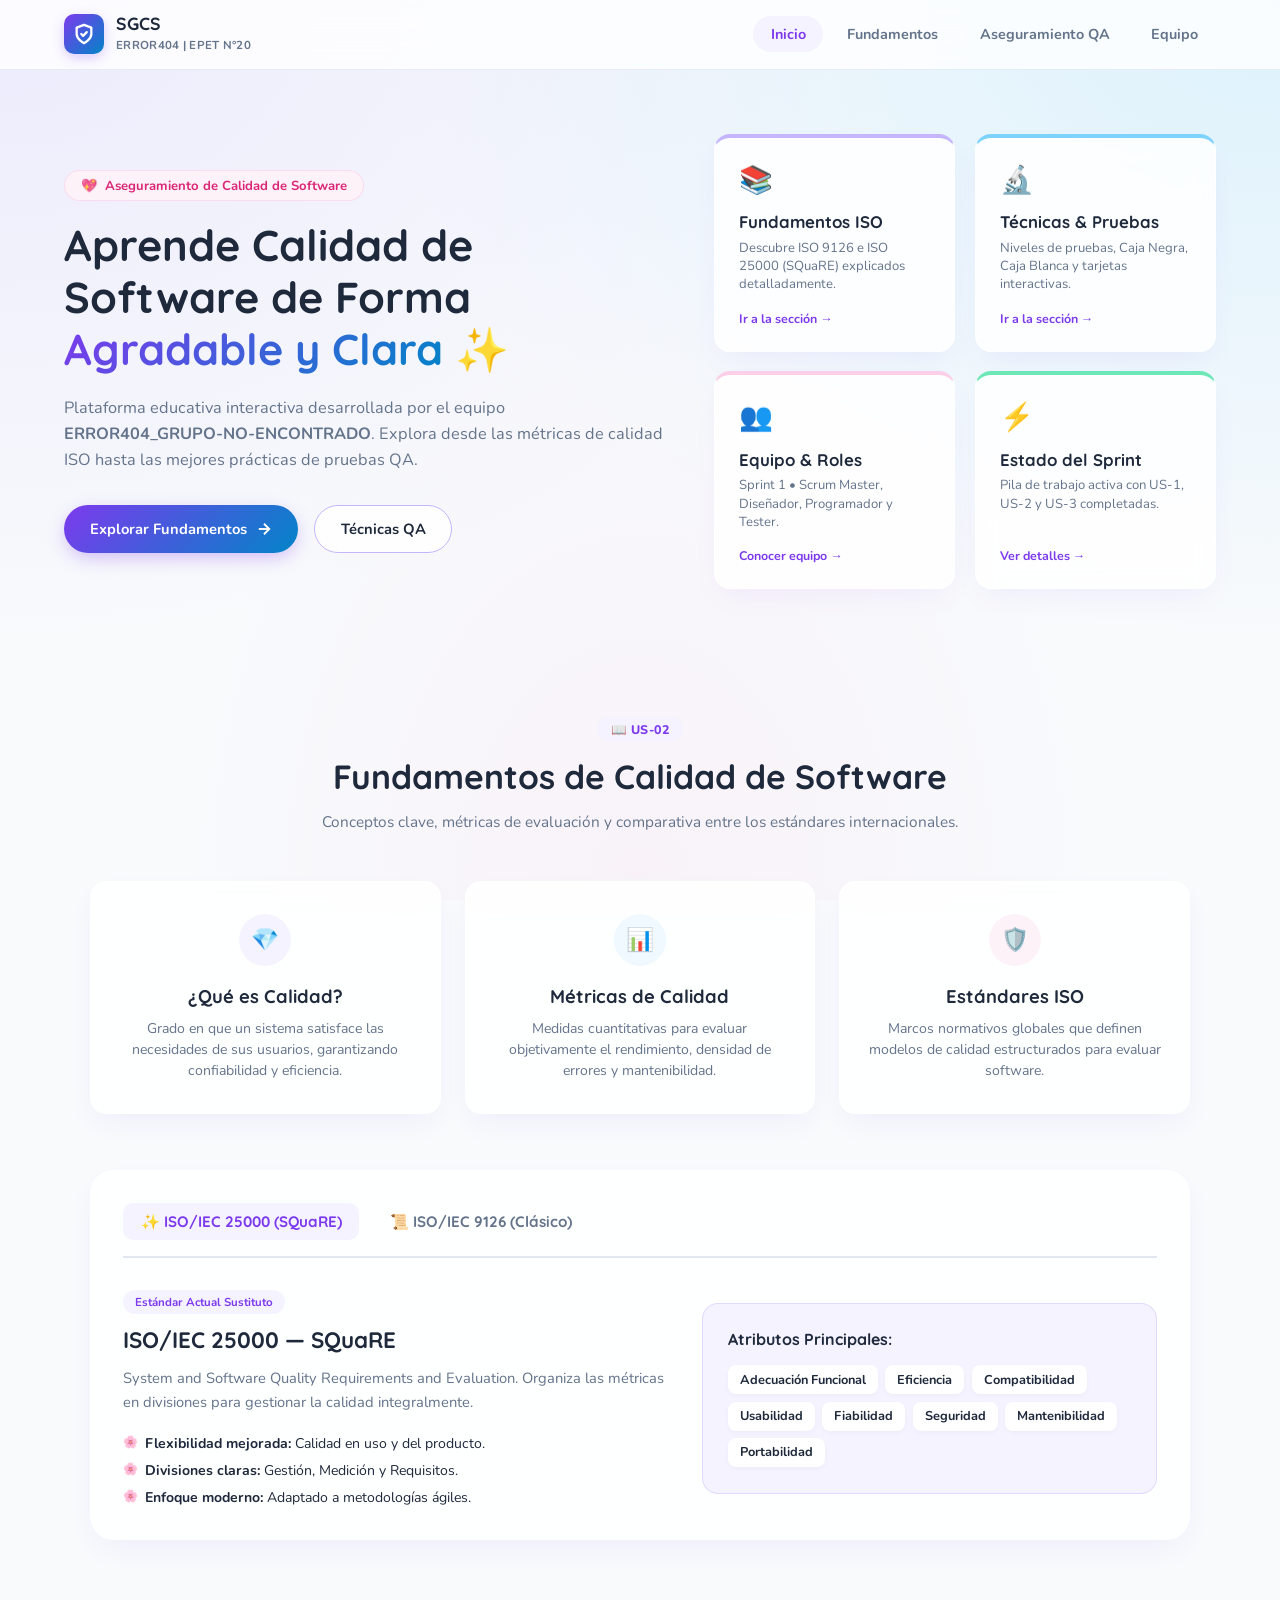
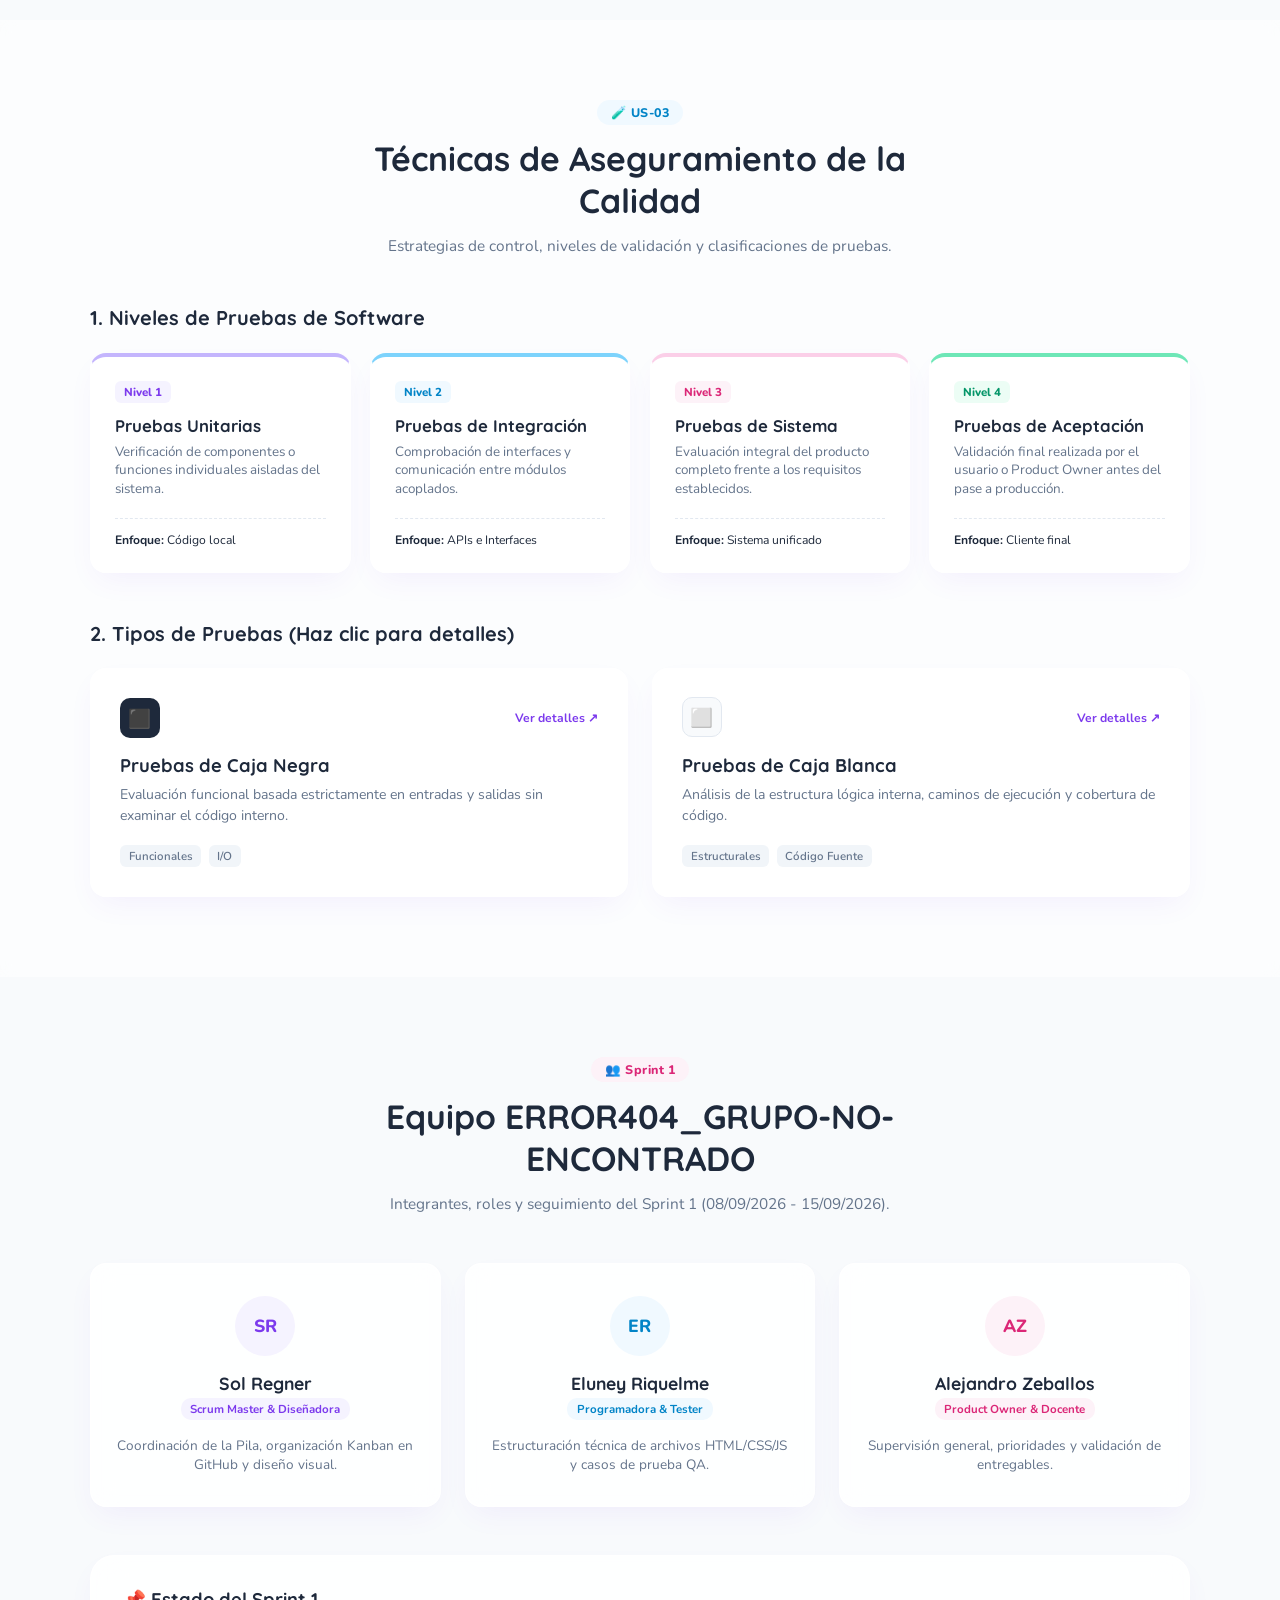
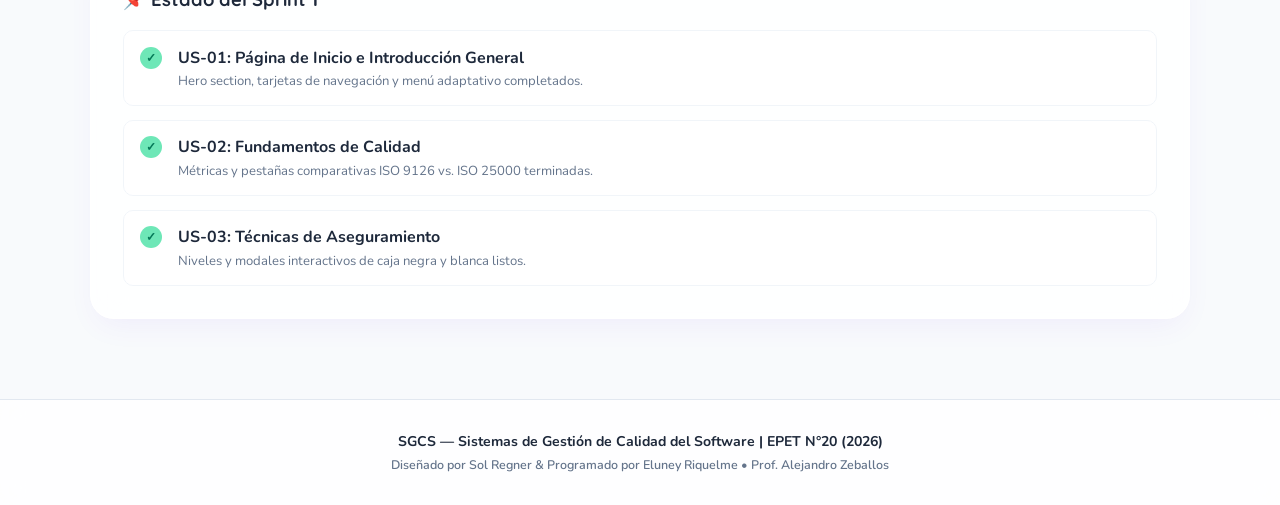
==== codigo/index.html @ 484cb96c "Add files via upload" ====
<!DOCTYPE html>
<html lang="es">
<head>
  <meta charset="UTF-8">
  <meta name="viewport" content="width=device-width, initial-scale=1.0">
  <title>SGCS - Calidad de Software | EPET N°20</title>
  <link rel="preconnect" href="https://fonts.googleapis.com">
  <link rel="preconnect" href="https://fonts.gstatic.com" crossorigin>
  <link href="https://fonts.googleapis.com/css2?family=Nunito:wght@400;600;700;800&family=Quicksand:wght@500;600;700&display=swap" rel="stylesheet">
  <link rel="stylesheet" href="styles.css">
</head>
<body>

  <header class="navbar-header" id="header">
    <div class="nav-container">
      <a href="#hero" class="brand-logo">
        <div class="logo-badge">
          <svg width="22" height="22" viewBox="0 0 24 24" fill="none" stroke="currentColor" stroke-width="2.5" stroke-linecap="round" stroke-linejoin="round">
            <path d="M12 22s8-4 8-10V5l-8-3-8 3v7c0 6 8 10 8 10z"/>
            <path d="m9 12 2 2 4-4"/>
          </svg>
        </div>
        <div class="brand-text">
          <span class="title">SGCS</span>
          <span class="subtitle">ERROR404 | EPET N°20</span>
        </div>
      </a>

      <nav class="desktop-nav">
        <ul>
          <li><a href="#hero" class="nav-link active">Inicio</a></li>
          <li><a href="#fundamentos" class="nav-link">Fundamentos</a></li>
          <li><a href="#aseguramiento" class="nav-link">Aseguramiento QA</a></li>
          <li><a href="#equipo" class="nav-link">Equipo</a></li>
        </ul>
      </nav>

      <button class="hamburger-btn" id="hamburgerBtn" aria-label="Abrir menú de navegación">
        <span class="hamburger-line"></span>
        <span class="hamburger-line"></span>
        <span class="hamburger-line"></span>
      </button>
    </div>

    <div class="mobile-nav-overlay" id="mobileNav">
      <nav class="mobile-nav-content">
        <ul>
          <li><a href="#hero" class="mobile-link">✨ Inicio</a></li>
          <li><a href="#fundamentos" class="mobile-link">📘 Fundamentos ISO</a></li>
          <li><a href="#aseguramiento" class="mobile-link">🧪 Aseguramiento QA</a></li>
          <li><a href="#equipo" class="mobile-link">👩‍💻 Equipo de Trabajo</a></li>
        </ul>
      </nav>
    </div>
  </header>

  <main>
    <section class="hero-section" id="hero">
      <div class="hero-container">
        <div class="hero-text-content">
          <div class="cute-badge">
            <span class="badge-icon">💖</span>
            <span>Aseguramiento de Calidad de Software</span>
          </div>
          <h1 class="hero-title">Aprende Calidad de Software de Forma <span>Agradable y Clara</span> ✨</h1>
          <p class="hero-description">
            Plataforma educativa interactiva desarrollada por el equipo <strong>ERROR404_GRUPO-NO-ENCONTRADO</strong>. Explora desde las métricas de calidad ISO hasta las mejores prácticas de pruebas QA.
          </p>
          <div class="hero-buttons">
            <a href="#fundamentos" class="btn btn-primary">
              <span>Explorar Fundamentos</span>
              <svg width="18" height="18" viewBox="0 0 24 24" fill="none" stroke="currentColor" stroke-width="2.5"><line x1="5" y1="12" x2="19" y2="12"></line><polyline points="12 5 19 12 12 19"></polyline></svg>
            </a>
            <a href="#aseguramiento" class="btn btn-secondary">
              <span>Técnicas QA</span>
            </a>
          </div>
        </div>

        <div class="hero-cards-grid">
          <a href="#fundamentos" class="nav-card card-purple">
            <div class="card-icon">📚</div>
            <h3>Fundamentos ISO</h3>
            <p>Descubre ISO 9126 e ISO 25000 (SQuaRE) explicados detalladamente.</p>
            <span class="card-arrow">Ir a la sección →</span>
          </a>

          <a href="#aseguramiento" class="nav-card card-blue">
            <div class="card-icon">🔬</div>
            <h3>Técnicas & Pruebas</h3>
            <p>Niveles de pruebas, Caja Negra, Caja Blanca y tarjetas interactivas.</p>
            <span class="card-arrow">Ir a la sección →</span>
          </a>

          <a href="#equipo" class="nav-card card-pink">
            <div class="card-icon">👥</div>
            <h3>Equipo & Roles</h3>
            <p>Sprint 1 • Scrum Master, Diseñador, Programador y Tester.</p>
            <span class="card-arrow">Conocer equipo →</span>
          </a>

          <a href="#sprint-info" class="nav-card card-mint">
            <div class="card-icon">⚡</div>
            <h3>Estado del Sprint</h3>
            <p>Pila de trabajo activa con US-1, US-2 y US-3 completadas.</p>
            <span class="card-arrow">Ver detalles →</span>
          </a>
        </div>
      </div>
    </section>

    <section class="section-padding" id="fundamentos">
      <div class="section-container">
        <div class="section-header">
          <div class="cute-tag font-tag-purple">
            <span>📖 US-02</span>
          </div>
          <h2 class="section-title">Fundamentos de Calidad de Software</h2>
          <p class="section-subtitle">
            Conceptos clave, métricas de evaluación y comparativa entre los estándares internacionales.
          </p>
        </div>

        <div class="concepts-grid">
          <div class="concept-card">
            <div class="concept-icon purple">💎</div>
            <h3>¿Qué es Calidad?</h3>
            <p>Grado en que un sistema satisface las necesidades de sus usuarios, garantizando confiabilidad y eficiencia.</p>
          </div>

          <div class="concept-card">
            <div class="concept-icon blue">📊</div>
            <h3>Métricas de Calidad</h3>
            <p>Medidas cuantitativas para evaluar objetivamente el rendimiento, densidad de errores y mantenibilidad.</p>
          </div>

          <div class="concept-card">
            <div class="concept-icon pink">🛡️</div>
            <h3>Estándares ISO</h3>
            <p>Marcos normativos globales que definen modelos de calidad estructurados para evaluar software.</p>
          </div>
        </div>

        <div class="tabs-wrapper">
          <div class="tabs-header" role="tablist">
            <button class="tab-btn active" id="tab-25000-btn" data-target="tab-25000" role="tab" aria-selected="true">
              ✨ ISO/IEC 25000 (SQuaRE)
            </button>
            <button class="tab-btn" id="tab-9126-btn" data-target="tab-9126" role="tab" aria-selected="false">
              📜 ISO/IEC 9126 (Clásico)
            </button>
          </div>

          <div class="tab-panel active" id="tab-25000" role="tabpanel">
            <div class="iso-content-grid">
              <div>
                <span class="badge-pill bg-purple">Estándar Actual Sustituto</span>
                <h3 class="tab-title">ISO/IEC 25000 — SQuaRE</h3>
                <p class="tab-description">
                  System and Software Quality Requirements and Evaluation. Organiza las métricas en divisiones para gestionar la calidad integralmente.
                </p>
                <ul class="cute-list">
                  <li><strong>Flexibilidad mejorada:</strong> Calidad en uso y del producto.</li>
                  <li><strong>Divisiones claras:</strong> Gestión, Medición y Requisitos.</li>
                  <li><strong>Enfoque moderno:</strong> Adaptado a metodologías ágiles.</li>
                </ul>
              </div>

              <div class="iso-box bg-box-purple">
                <h4>Atributos Principales:</h4>
                <div class="iso-tags">
                  <span class="iso-tag">Adecuación Funcional</span>
                  <span class="iso-tag">Eficiencia</span>
                  <span class="iso-tag">Compatibilidad</span>
                  <span class="iso-tag">Usabilidad</span>
                  <span class="iso-tag">Fiabilidad</span>
                  <span class="iso-tag">Seguridad</span>
                  <span class="iso-tag">Mantenibilidad</span>
                  <span class="iso-tag">Portabilidad</span>
                </div>
              </div>
            </div>
          </div>

          <div class="tab-panel" id="tab-9126" role="tabpanel">
            <div class="iso-content-grid">
              <div>
                <span class="badge-pill bg-blue">Estándar Histórico</span>
                <h3 class="tab-title">ISO/IEC 9126 — Modelo Clásico</h3>
                <p class="tab-description">
                  Estándar pionero en clasificar la calidad del software en 6 características fundamentales.
                </p>
                <ul class="cute-list">
                  <li><strong>Estructura clásica:</strong> Características internas, externas y de uso.</li>
                  <li><strong>Evaluación cuantitativa:</strong> Métricas objetivas base.</li>
                  <li><strong>Antecesor directo:</strong> Reemplazado por SQuaRE.</li>
                </ul>
              </div>

              <div class="iso-box bg-box-blue">
                <h4>6 Atributos Clásicos:</h4>
                <div class="iso-tags">
                  <span class="iso-tag">Funcionalidad</span>
                  <span class="iso-tag">Fiabilidad</span>
                  <span class="iso-tag">Usabilidad</span>
                  <span class="iso-tag">Eficiencia</span>
                  <span class="iso-tag">Mantenibilidad</span>
                  <span class="iso-tag">Portabilidad</span>
                </div>
              </div>
            </div>
          </div>
        </div>
      </div>
    </section>

    <section class="section-padding section-alt" id="aseguramiento">
      <div class="section-container">
        <div class="section-header">
          <div class="cute-tag font-tag-blue">
            <span>🧪 US-03</span>
          </div>
          <h2 class="section-title">Técnicas de Aseguramiento de la Calidad</h2>
          <p class="section-subtitle">
            Estrategias de control, niveles de validación y clasificaciones de pruebas.
          </p>
        </div>

        <h3 class="subsection-title">1. Niveles de Pruebas de Software</h3>
        <div class="levels-grid">
          <div class="level-card card-border-purple">
            <div class="level-badge purple">Nivel 1</div>
            <h4>Pruebas Unitarias</h4>
            <p>Verificación de componentes o funciones individuales aisladas del sistema.</p>
            <div class="level-footer">
              <span><strong>Enfoque:</strong> Código local</span>
            </div>
          </div>

          <div class="level-card card-border-blue">
            <div class="level-badge blue">Nivel 2</div>
            <h4>Pruebas de Integración</h4>
            <p>Comprobación de interfaces y comunicación entre módulos acoplados.</p>
            <div class="level-footer">
              <span><strong>Enfoque:</strong> APIs e Interfaces</span>
            </div>
          </div>

          <div class="level-card card-border-pink">
            <div class="level-badge pink">Nivel 3</div>
            <h4>Pruebas de Sistema</h4>
            <p>Evaluación integral del producto completo frente a los requisitos establecidos.</p>
            <div class="level-footer">
              <span><strong>Enfoque:</strong> Sistema unificado</span>
            </div>
          </div>

          <div class="level-card card-border-mint">
            <div class="level-badge mint">Nivel 4</div>
            <h4>Pruebas de Aceptación</h4>
            <p>Validación final realizada por el usuario o Product Owner antes del pase a producción.</p>
            <div class="level-footer">
              <span><strong>Enfoque:</strong> Cliente final</span>
            </div>
          </div>
        </div>

        <h3 class="subsection-title" style="margin-top: 3rem;">2. Tipos de Pruebas (Haz clic para detalles)</h3>
        <div class="flip-cards-grid">
          <div class="interactive-card" onclick="openModal('modal-caja-negra')">
            <div class="interactive-card-header">
              <div class="interactive-icon black-type">⬛</div>
              <span class="click-hint">Ver detalles ↗</span>
            </div>
            <h4>Pruebas de Caja Negra</h4>
            <p>Evaluación funcional basada estrictamente en entradas y salidas sin examinar el código interno.</p>
            <div class="interactive-tags">
              <span class="mini-tag">Funcionales</span>
              <span class="mini-tag">I/O</span>
            </div>
          </div>

          <div class="interactive-card" onclick="openModal('modal-caja-blanca')">
            <div class="interactive-card-header">
              <div class="interactive-icon white-type">⬜</div>
              <span class="click-hint">Ver detalles ↗</span>
            </div>
            <h4>Pruebas de Caja Blanca</h4>
            <p>Análisis de la estructura lógica interna, caminos de ejecución y cobertura de código.</p>
            <div class="interactive-tags">
              <span class="mini-tag">Estructurales</span>
              <span class="mini-tag">Código Fuente</span>
            </div>
          </div>
        </div>
      </div>
    </section>

    <section class="section-padding" id="equipo">
      <div class="section-container">
        <div class="section-header">
          <div class="cute-tag font-tag-pink">
            <span>👥 Sprint 1</span>
          </div>
          <h2 class="section-title">Equipo ERROR404_GRUPO-NO-ENCONTRADO</h2>
          <p class="section-subtitle">
            Integrantes, roles y seguimiento del Sprint 1 (08/09/2026 - 15/09/2026).
          </p>
        </div>

        <div class="team-grid">
          <div class="team-card">
            <div class="avatar avatar-purple">SR</div>
            <h3>Sol Regner</h3>
            <span class="role-badge role-sm">Scrum Master & Diseñadora</span>
            <p class="team-desc">Coordinación de la Pila, organización Kanban en GitHub y diseño visual.</p>
          </div>

          <div class="team-card">
            <div class="avatar avatar-blue">ER</div>
            <h3>Eluney Riquelme</h3>
            <span class="role-badge role-dev">Programadora & Tester</span>
            <p class="team-desc">Estructuración técnica de archivos HTML/CSS/JS y casos de prueba QA.</p>
          </div>

          <div class="team-card">
            <div class="avatar avatar-pink">AZ</div>
            <h3>Alejandro Zeballos</h3>
            <span class="role-badge role-po">Product Owner & Docente</span>
            <p class="team-desc">Supervisión general, prioridades y validación de entregables.</p>
          </div>
        </div>

        <div class="sprint-summary-box" id="sprint-info">
          <h3>📌 Estado del Sprint 1</h3>
          <div class="us-status-list">
            <div class="us-status-item">
              <span class="status-icon done">✓</span>
              <div>
                <strong>US-01: Página de Inicio e Introducción General</strong>
                <p>Hero section, tarjetas de navegación y menú adaptativo completados.</p>
              </div>
            </div>

            <div class="us-status-item">
              <span class="status-icon done">✓</span>
              <div>
                <strong>US-02: Fundamentos de Calidad</strong>
                <p>Métricas y pestañas comparativas ISO 9126 vs. ISO 25000 terminadas.</p>
              </div>
            </div>

            <div class="us-status-item">
              <span class="status-icon done">✓</span>
              <div>
                <strong>US-03: Técnicas de Aseguramiento</strong>
                <p>Niveles y modales interactivos de caja negra y blanca listos.</p>
              </div>
            </div>
          </div>
        </div>
      </div>
    </section>
  </main>

  <div class="modal-backdrop" id="modal-caja-negra" onclick="closeModalOnBackdrop(event, 'modal-caja-negra')">
    <div class="modal-card">
      <div class="modal-header">
        <h3>⬛ Pruebas de Caja Negra</h3>
        <button class="modal-close-btn" onclick="closeModal('modal-caja-negra')">&times;</button>
      </div>
      <div class="modal-body">
        <p><strong>Descripción:</strong> Se centra exclusivamente en las entradas y salidas del sistema, evaluando la funcionalidad sin inspeccionar código interno.</p>
        <p><strong>Técnicas principales:</strong></p>
        <ul class="cute-list">
          <li>Partición de equivalencia.</li>
          <li>Análisis de valores límite.</li>
          <li>Tablas de decisión.</li>
        </ul>
        <p><strong>Ventaja:</strong> Valida el software desde la perspectiva directa del usuario final.</p>
      </div>
      <div class="modal-footer">
        <button class="btn btn-secondary" onclick="closeModal('modal-caja-negra')">Cerrar</button>
      </div>
    </div>
  </div>

  <div class="modal-backdrop" id="modal-caja-blanca" onclick="closeModalOnBackdrop(event, 'modal-caja-blanca')">
    <div class="modal-card">
      <div class="modal-header">
        <h3>⬜ Pruebas de Caja Blanca</h3>
        <button class="modal-close-btn" onclick="closeModal('modal-caja-blanca')">&times;</button>
      </div>
      <div class="modal-body">
        <p><strong>Descripción:</strong> Análisis de la estructura interna del código fuente, flujos lógicos y condicionales.</p>
        <p><strong>Técnicas principales:</strong></p>
        <ul class="cute-list">
          <li>Cobertura de ramas y sentencias.</li>
          <li>Caminos lógicos múltiples.</li>
          <li>Inspección de datos.</li>
        </ul>
        <p><strong>Ventaja:</strong> Detecta fallos lógicos ocultos y optimiza la calidad interna.</p>
      </div>
      <div class="modal-footer">
        <button class="btn btn-secondary" onclick="closeModal('modal-caja-blanca')">Cerrar</button>
      </div>
    </div>
  </div>

  <footer class="main-footer">
    <div class="footer-container">
      <p>SGCS — Sistemas de Gestión de Calidad del Software | EPET N°20 (2026)</p>
      <p class="footer-subtext">Diseñado por Sol Regner & Programado por Eluney Riquelme • Prof. Alejandro Zeballos</p>
    </div>
  </footer>

  <script src="script.js"></script>
</body>
</html>
---- codigo/styles.css ----
:root {
  --purple-soft: #c4b5fd;
  --purple-light: #f5f3ff;
  --purple-accent: #7c3aed;
  
  --blue-soft: #7dd3fc;
  --blue-light: #f0f9ff;
  --blue-accent: #0284c7;
  
  --pink-soft: #fbcfe8;
  --pink-light: #fdf2f8;
  --pink-accent: #db2777;
  
  --mint-soft: #6ee7b7;
  --mint-light: #ecfdf5;
  --mint-accent: #059669;

  --text-dark: #1e293b;
  --text-muted: #64748b;
  
  --glass-bg: rgba(255, 255, 255, 0.85);
  --glass-border: rgba(255, 255, 255, 0.95);
  --card-shadow: 0 12px 30px -8px rgba(124, 58, 237, 0.08);
  
  --radius-lg: 24px;
  --radius-md: 16px;
  --radius-sm: 10px;
  
  --transition-smooth: all 0.25s cubic-bezier(0.4, 0, 0.2, 1);
}

* {
  margin: 0;
  padding: 0;
  box-sizing: border-box;
}

html {
  scroll-behavior: smooth;
  font-family: 'Nunito', sans-serif;
  color: var(--text-dark);
  background-color: #f8fafc;
}

body {
  position: relative;
  background-image: 
    radial-gradient(at 0% 0%, rgba(196, 181, 253, 0.22) 0px, transparent 50%),
    radial-gradient(at 100% 0%, rgba(125, 211, 252, 0.22) 0px, transparent 50%),
    radial-gradient(at 50% 100%, rgba(251, 207, 232, 0.18) 0px, transparent 50%);
  background-attachment: fixed;
  min-height: 100vh;
}

a {
  text-decoration: none;
  color: inherit;
}

.navbar-header {
  position: sticky;
  top: 0;
  z-index: 100;
  backdrop-filter: blur(16px);
  -webkit-backdrop-filter: blur(16px);
  background: rgba(255, 255, 255, 0.8);
  border-bottom: 1px solid rgba(226, 232, 240, 0.8);
  transition: var(--transition-smooth);
}

.nav-container {
  max-width: 1200px;
  margin: 0 auto;
  padding: 0.85rem 1.5rem;
  display: flex;
  justify-content: space-between;
  align-items: center;
}

.brand-logo {
  display: flex;
  align-items: center;
  gap: 0.75rem;
}

.logo-badge {
  width: 40px;
  height: 40px;
  background: linear-gradient(135deg, var(--purple-accent), var(--blue-accent));
  color: white;
  border-radius: var(--radius-sm);
  display: flex;
  align-items: center;
  justify-content: center;
  box-shadow: 0 4px 12px rgba(124, 58, 237, 0.25);
}

.brand-text .title {
  display: block;
  font-family: 'Quicksand', sans-serif;
  font-weight: 700;
  font-size: 1.1rem;
  color: var(--text-dark);
  line-height: 1.1;
}

.brand-text .subtitle {
  font-size: 0.72rem;
  color: var(--text-muted);
  font-weight: 700;
  letter-spacing: 0.3px;
}

.desktop-nav ul {
  display: flex;
  list-style: none;
  gap: 0.4rem;
}

.nav-link {
  padding: 0.5rem 1.1rem;
  border-radius: 20px;
  font-weight: 700;
  font-size: 0.9rem;
  color: var(--text-muted);
  transition: var(--transition-smooth);
}

.nav-link:hover {
  color: var(--purple-accent);
  background-color: var(--purple-light);
}

.nav-link.active {
  color: var(--purple-accent);
  background-color: var(--purple-light);
}

.hamburger-btn {
  display: none;
  flex-direction: column;
  gap: 5px;
  background: transparent;
  border: none;
  cursor: pointer;
  padding: 0.5rem;
}

.hamburger-line {
  width: 24px;
  height: 2.5px;
  background-color: var(--text-dark);
  border-radius: 2px;
  transition: var(--transition-smooth);
}

.hamburger-btn.open .hamburger-line:nth-child(1) {
  transform: translateY(7.5px) rotate(45deg);
}

.hamburger-btn.open .hamburger-line:nth-child(2) {
  opacity: 0;
}

.hamburger-btn.open .hamburger-line:nth-child(3) {
  transform: translateY(-7.5px) rotate(-45deg);
}

.mobile-nav-overlay {
  display: none;
  position: absolute;
  top: 100%;
  left: 0;
  width: 100%;
  background: rgba(255, 255, 255, 0.98);
  backdrop-filter: blur(16px);
  border-bottom: 1px solid #e2e8f0;
  padding: 1.5rem;
  box-shadow: 0 15px 30px rgba(0, 0, 0, 0.05);
}

.mobile-nav-overlay.active {
  display: block;
}

.mobile-nav-content ul {
  list-style: none;
  display: flex;
  flex-direction: column;
  gap: 0.8rem;
}

.mobile-link {
  display: block;
  font-weight: 700;
  padding: 0.75rem 1rem;
  border-radius: var(--radius-sm);
  background: var(--purple-light);
  color: var(--text-dark);
}

.hero-section {
  padding: 4rem 1.5rem 3rem;
  max-width: 1200px;
  margin: 0 auto;
}

.hero-container {
  display: grid;
  grid-template-columns: 1.2fr 1fr;
  gap: 3rem;
  align-items: center;
}

.cute-badge {
  display: inline-flex;
  align-items: center;
  gap: 0.5rem;
  background-color: var(--pink-light);
  color: var(--pink-accent);
  padding: 0.35rem 1rem;
  border-radius: 30px;
  font-size: 0.82rem;
  font-weight: 700;
  margin-bottom: 1.2rem;
  border: 1px solid rgba(251, 207, 232, 0.6);
}

.hero-title {
  font-family: 'Quicksand', sans-serif;
  font-size: 2.7rem;
  font-weight: 700;
  line-height: 1.2;
  margin-bottom: 1.2rem;
}

.hero-title span {
  background: linear-gradient(135deg, var(--purple-accent), var(--blue-accent));
  -webkit-background-clip: text;
  -webkit-text-fill-color: transparent;
}

.hero-description {
  font-size: 1.02rem;
  color: var(--text-muted);
  line-height: 1.6;
  margin-bottom: 2rem;
}

.hero-buttons {
  display: flex;
  gap: 1rem;
  flex-wrap: wrap;
}

.btn {
  display: inline-flex;
  align-items: center;
  gap: 0.5rem;
  padding: 0.8rem 1.6rem;
  border-radius: 30px;
  font-weight: 700;
  font-size: 0.92rem;
  cursor: pointer;
  transition: var(--transition-smooth);
  border: none;
}

.btn-primary {
  background: linear-gradient(135deg, var(--purple-accent), var(--blue-accent));
  color: white;
  box-shadow: 0 6px 20px -4px rgba(124, 58, 237, 0.4);
}

.btn-primary:hover {
  transform: translateY(-2px);
  box-shadow: 0 10px 22px -4px rgba(124, 58, 237, 0.6);
}

.btn-secondary {
  background: var(--glass-bg);
  color: var(--text-dark);
  border: 1px solid var(--purple-soft);
  backdrop-filter: blur(8px);
}

.btn-secondary:hover {
  background: var(--purple-light);
  transform: translateY(-2px);
}

.hero-cards-grid {
  display: grid;
  grid-template-columns: 1fr 1fr;
  gap: 1.2rem;
}

.nav-card {
  background: var(--glass-bg);
  backdrop-filter: blur(12px);
  border-radius: var(--radius-md);
  padding: 1.5rem;
  border: 1px solid var(--glass-border);
  box-shadow: var(--card-shadow);
  transition: var(--transition-smooth);
  display: flex;
  flex-direction: column;
}

.nav-card:hover {
  transform: translateY(-4px);
  box-shadow: 0 18px 35px -8px rgba(124, 58, 237, 0.15);
  background: white;
}

.card-icon {
  font-size: 1.7rem;
  margin-bottom: 0.8rem;
}

.nav-card h3 {
  font-family: 'Quicksand', sans-serif;
  font-size: 1.05rem;
  margin-bottom: 0.4rem;
}

.nav-card p {
  font-size: 0.82rem;
  color: var(--text-muted);
  line-height: 1.4;
  margin-bottom: 1rem;
  flex-grow: 1;
}

.card-arrow {
  font-size: 0.78rem;
  font-weight: 700;
  color: var(--purple-accent);
}

.card-purple { border-top: 4px solid var(--purple-soft); }
.card-blue { border-top: 4px solid var(--blue-soft); }
.card-pink { border-top: 4px solid var(--pink-soft); }
.card-mint { border-top: 4px solid var(--mint-soft); }

.section-padding {
  padding: 5rem 1.5rem;
}

.section-alt {
  background: rgba(255, 255, 255, 0.5);
  backdrop-filter: blur(8px);
}

.section-container {
  max-width: 1100px;
  margin: 0 auto;
}

.section-header {
  text-align: center;
  max-width: 650px;
  margin: 0 auto 3rem;
}

.cute-tag {
  display: inline-block;
  padding: 0.25rem 0.85rem;
  border-radius: 20px;
  font-size: 0.78rem;
  font-weight: 800;
  letter-spacing: 0.5px;
  margin-bottom: 0.8rem;
}

.font-tag-purple { background: var(--purple-light); color: var(--purple-accent); }
.font-tag-blue { background: var(--blue-light); color: var(--blue-accent); }
.font-tag-pink { background: var(--pink-light); color: var(--pink-accent); }

.section-title {
  font-family: 'Quicksand', sans-serif;
  font-size: 2.1rem;
  margin-bottom: 0.8rem;
  font-weight: 700;
}

.section-subtitle {
  color: var(--text-muted);
  font-size: 0.96rem;
  line-height: 1.5;
}

.concepts-grid {
  display: grid;
  grid-template-columns: repeat(auto-fit, minmax(280px, 1fr));
  gap: 1.5rem;
  margin-bottom: 3.5rem;
}

.concept-card {
  background: var(--glass-bg);
  backdrop-filter: blur(12px);
  padding: 2rem 1.5rem;
  border-radius: var(--radius-md);
  border: 1px solid var(--glass-border);
  box-shadow: var(--card-shadow);
  text-align: center;
}

.concept-icon {
  width: 52px;
  height: 52px;
  border-radius: 50%;
  display: flex;
  align-items: center;
  justify-content: center;
  margin: 0 auto 1.2rem;
  font-size: 1.4rem;
}

.concept-icon.purple { background: var(--purple-light); }
.concept-icon.blue { background: var(--blue-light); }
.concept-icon.pink { background: var(--pink-light); }

.concept-card h3 {
  font-family: 'Quicksand', sans-serif;
  margin-bottom: 0.6rem;
  font-size: 1.15rem;
}

.concept-card p {
  font-size: 0.88rem;
  color: var(--text-muted);
  line-height: 1.5;
}

.tabs-wrapper {
  background: var(--glass-bg);
  backdrop-filter: blur(16px);
  border-radius: var(--radius-lg);
  padding: 2rem;
  border: 1px solid var(--glass-border);
  box-shadow: var(--card-shadow);
}

.tabs-header {
  display: flex;
  gap: 0.8rem;
  border-bottom: 2px solid #e2e8f0;
  padding-bottom: 1rem;
  margin-bottom: 2rem;
}

.tab-btn {
  background: transparent;
  border: none;
  font-family: 'Quicksand', sans-serif;
  font-size: 0.95rem;
  font-weight: 700;
  color: var(--text-muted);
  padding: 0.55rem 1.1rem;
  border-radius: var(--radius-sm);
  cursor: pointer;
  transition: var(--transition-smooth);
}

.tab-btn.active {
  background: var(--purple-light);
  color: var(--purple-accent);
}

.tab-panel {
  display: none;
}

.tab-panel.active {
  display: block;
  animation: fadeIn 0.35s ease;
}

@keyframes fadeIn {
  from { opacity: 0; transform: translateY(6px); }
  to { opacity: 1; transform: translateY(0); }
}

.iso-content-grid {
  display: grid;
  grid-template-columns: 1.2fr 1fr;
  gap: 2rem;
  align-items: center;
}

.badge-pill {
  display: inline-block;
  padding: 0.25rem 0.75rem;
  border-radius: 12px;
  font-size: 0.72rem;
  font-weight: 700;
  margin-bottom: 0.8rem;
}

.bg-purple { background: var(--purple-light); color: var(--purple-accent); }
.bg-blue { background: var(--blue-light); color: var(--blue-accent); }

.tab-title {
  font-family: 'Quicksand', sans-serif;
  font-size: 1.4rem;
  margin-bottom: 0.8rem;
}

.tab-description {
  color: var(--text-muted);
  line-height: 1.6;
  margin-bottom: 1.2rem;
  font-size: 0.92rem;
}

.cute-list {
  list-style: none;
  display: flex;
  flex-direction: column;
  gap: 0.5rem;
}

.cute-list li {
  position: relative;
  padding-left: 1.4rem;
  font-size: 0.88rem;
  color: var(--text-dark);
}

.cute-list li::before {
  content: '🌸';
  position: absolute;
  left: 0;
  font-size: 0.75rem;
}

.iso-box {
  padding: 1.6rem;
  border-radius: var(--radius-md);
}

.bg-box-purple { background: var(--purple-light); border: 1px solid rgba(196, 181, 253, 0.4); }
.bg-box-blue { background: var(--blue-light); border: 1px solid rgba(125, 211, 252, 0.4); }

.iso-box h4 {
  font-family: 'Quicksand', sans-serif;
  margin-bottom: 1rem;
  font-size: 1rem;
}

.iso-tags {
  display: flex;
  flex-wrap: wrap;
  gap: 0.45rem;
}

.iso-tag {
  background: white;
  padding: 0.35rem 0.75rem;
  border-radius: 8px;
  font-size: 0.8rem;
  font-weight: 700;
  color: var(--text-dark);
  box-shadow: 0 2px 5px rgba(0, 0, 0, 0.03);
}

.subsection-title {
  font-family: 'Quicksand', sans-serif;
  font-size: 1.25rem;
  margin-bottom: 1.4rem;
  color: var(--text-dark);
}

.levels-grid {
  display: grid;
  grid-template-columns: repeat(auto-fit, minmax(220px, 1fr));
  gap: 1.2rem;
}

.level-card {
  background: var(--glass-bg);
  backdrop-filter: blur(12px);
  padding: 1.5rem;
  border-radius: var(--radius-md);
  box-shadow: var(--card-shadow);
  display: flex;
  flex-direction: column;
  justify-content: space-between;
  border: 1px solid var(--glass-border);
}

.card-border-purple { border-top: 4px solid var(--purple-soft); }
.card-border-blue { border-top: 4px solid var(--blue-soft); }
.card-border-pink { border-top: 4px solid var(--pink-soft); }
.card-border-mint { border-top: 4px solid var(--mint-soft); }

.level-badge {
  display: inline-block;
  padding: 0.18rem 0.55rem;
  border-radius: 6px;
  font-size: 0.72rem;
  font-weight: 800;
  margin-bottom: 0.8rem;
  width: fit-content;
}

.level-badge.purple { background: var(--purple-light); color: var(--purple-accent); }
.level-badge.blue { background: var(--blue-light); color: var(--blue-accent); }
.level-badge.pink { background: var(--pink-light); color: var(--pink-accent); }
.level-badge.mint { background: var(--mint-light); color: var(--mint-accent); }

.level-card h4 {
  font-family: 'Quicksand', sans-serif;
  margin-bottom: 0.4rem;
  font-size: 1.05rem;
}

.level-card p {
  font-size: 0.84rem;
  color: var(--text-muted);
  line-height: 1.4;
  margin-bottom: 1.2rem;
}

.level-footer {
  font-size: 0.76rem;
  color: var(--text-dark);
  padding-top: 0.8rem;
  border-top: 1px dashed #e2e8f0;
}

.flip-cards-grid {
  display: grid;
  grid-template-columns: 1fr 1fr;
  gap: 1.5rem;
}

.interactive-card {
  background: var(--glass-bg);
  backdrop-filter: blur(12px);
  padding: 1.8rem;
  border-radius: var(--radius-md);
  border: 1px solid var(--glass-border);
  box-shadow: var(--card-shadow);
  cursor: pointer;
  transition: var(--transition-smooth);
}

.interactive-card:hover {
  transform: translateY(-4px);
  border-color: var(--purple-soft);
  background: white;
}

.interactive-card-header {
  display: flex;
  justify-content: space-between;
  align-items: center;
  margin-bottom: 1rem;
}

.interactive-icon {
  width: 40px;
  height: 40px;
  border-radius: 10px;
  display: flex;
  align-items: center;
  justify-content: center;
  font-size: 1.15rem;
}

.black-type { background: #1e293b; color: white; }
.white-type { background: #f8fafc; color: var(--text-dark); border: 1px solid #e2e8f0; }

.click-hint {
  font-size: 0.76rem;
  font-weight: 700;
  color: var(--purple-accent);
}

.interactive-card h4 {
  font-family: 'Quicksand', sans-serif;
  font-size: 1.15rem;
  margin-bottom: 0.4rem;
}

.interactive-card p {
  font-size: 0.88rem;
  color: var(--text-muted);
  line-height: 1.5;
  margin-bottom: 1.2rem;
}

.interactive-tags {
  display: flex;
  gap: 0.45rem;
}

.mini-tag {
  background: #f1f5f9;
  padding: 0.2rem 0.55rem;
  border-radius: 6px;
  font-size: 0.72rem;
  font-weight: 600;
  color: var(--text-muted);
}

.team-grid {
  display: grid;
  grid-template-columns: repeat(auto-fit, minmax(280px, 1fr));
  gap: 1.5rem;
  margin-bottom: 3rem;
}

.team-card {
  background: var(--glass-bg);
  backdrop-filter: blur(12px);
  padding: 2rem 1.5rem;
  border-radius: var(--radius-md);
  text-align: center;
  box-shadow: var(--card-shadow);
  border: 1px solid var(--glass-border);
}

.avatar {
  width: 60px;
  height: 60px;
  border-radius: 50%;
  display: flex;
  align-items: center;
  justify-content: center;
  font-weight: 800;
  font-size: 1.1rem;
  margin: 0 auto 1rem;
}

.avatar-purple { background: var(--purple-light); color: var(--purple-accent); }
.avatar-blue { background: var(--blue-light); color: var(--blue-accent); }
.avatar-pink { background: var(--pink-light); color: var(--pink-accent); }

.team-card h3 {
  font-family: 'Quicksand', sans-serif;
  margin-bottom: 0.2rem;
  font-size: 1.1rem;
}

.role-badge {
  display: inline-block;
  font-size: 0.72rem;
  font-weight: 700;
  padding: 0.2rem 0.6rem;
  border-radius: 10px;
  margin-bottom: 1rem;
}

.role-sm { background: var(--purple-light); color: var(--purple-accent); }
.role-dev { background: var(--blue-light); color: var(--blue-accent); }
.role-po { background: var(--pink-light); color: var(--pink-accent); }

.team-desc {
  font-size: 0.85rem;
  color: var(--text-muted);
  line-height: 1.4;
}

.sprint-summary-box {
  background: var(--glass-bg);
  backdrop-filter: blur(16px);
  padding: 2rem;
  border-radius: var(--radius-lg);
  box-shadow: var(--card-shadow);
  border: 1px solid var(--glass-border);
}

.sprint-summary-box h3 {
  font-family: 'Quicksand', sans-serif;
  margin-bottom: 1.2rem;
  font-size: 1.15rem;
}

.us-status-list {
  display: flex;
  flex-direction: column;
  gap: 0.9rem;
}

.us-status-item {
  display: flex;
  gap: 1rem;
  align-items: flex-start;
  background: rgba(255, 255, 255, 0.85);
  padding: 0.95rem 1rem;
  border-radius: var(--radius-sm);
  border: 1px solid #f1f5f9;
}

.status-icon.done {
  width: 22px;
  height: 22px;
  border-radius: 50%;
  background: var(--mint-soft);
  color: #047857;
  display: flex;
  align-items: center;
  justify-content: center;
  font-size: 0.75rem;
  font-weight: 800;
  flex-shrink: 0;
}

.us-status-item p {
  font-size: 0.82rem;
  color: var(--text-muted);
  margin-top: 0.2rem;
}

.modal-backdrop {
  position: fixed;
  top: 0;
  left: 0;
  width: 100%;
  height: 100%;
  background: rgba(30, 41, 59, 0.4);
  backdrop-filter: blur(8px);
  display: flex;
  align-items: center;
  justify-content: center;
  z-index: 200;
  opacity: 0;
  pointer-events: none;
  transition: var(--transition-smooth);
  padding: 1.5rem;
}

.modal-backdrop.active {
  opacity: 1;
  pointer-events: auto;
}

.modal-card {
  background: white;
  border-radius: var(--radius-lg);
  max-width: 480px;
  width: 100%;
  padding: 2rem;
  box-shadow: 0 20px 40px rgba(0, 0, 0, 0.12);
  transform: translateY(15px);
  transition: var(--transition-smooth);
}

.modal-backdrop.active .modal-card {
  transform: translateY(0);
}

.modal-header {
  display: flex;
  justify-content: space-between;
  align-items: center;
  margin-bottom: 1.2rem;
}

.modal-header h3 {
  font-family: 'Quicksand', sans-serif;
  font-size: 1.2rem;
}

.modal-close-btn {
  background: transparent;
  border: none;
  font-size: 1.4rem;
  cursor: pointer;
  color: var(--text-muted);
}

.modal-body {
  font-size: 0.9rem;
  color: var(--text-muted);
  line-height: 1.6;
  display: flex;
  flex-direction: column;
  gap: 0.8rem;
}

.modal-footer {
  margin-top: 1.5rem;
  text-align: right;
}

.main-footer {
  background: rgba(255, 255, 255, 0.8);
  backdrop-filter: blur(12px);
  border-top: 1px solid #e2e8f0;
  padding: 2rem 1.5rem;
  text-align: center;
}

.footer-container p {
  font-size: 0.88rem;
  font-weight: 700;
  color: var(--text-dark);
}

.footer-subtext {
  font-size: 0.78rem !important;
  color: var(--text-muted) !important;
  font-weight: 600 !important;
  margin-top: 0.3rem;
}

@media (max-width: 900px) {
  .hero-container {
    grid-template-columns: 1fr;
  }
  
  .iso-content-grid {
    grid-template-columns: 1fr;
  }
}

@media (max-width: 768px) {
  .desktop-nav {
    display: none;
  }

  .hamburger-btn {
    display: flex;
  }

  .hero-title {
    font-size: 2.2rem;
  }

  .hero-cards-grid {
    grid-template-columns: 1fr;
  }

  .flip-cards-grid {
    grid-template-columns: 1fr;
  }
}
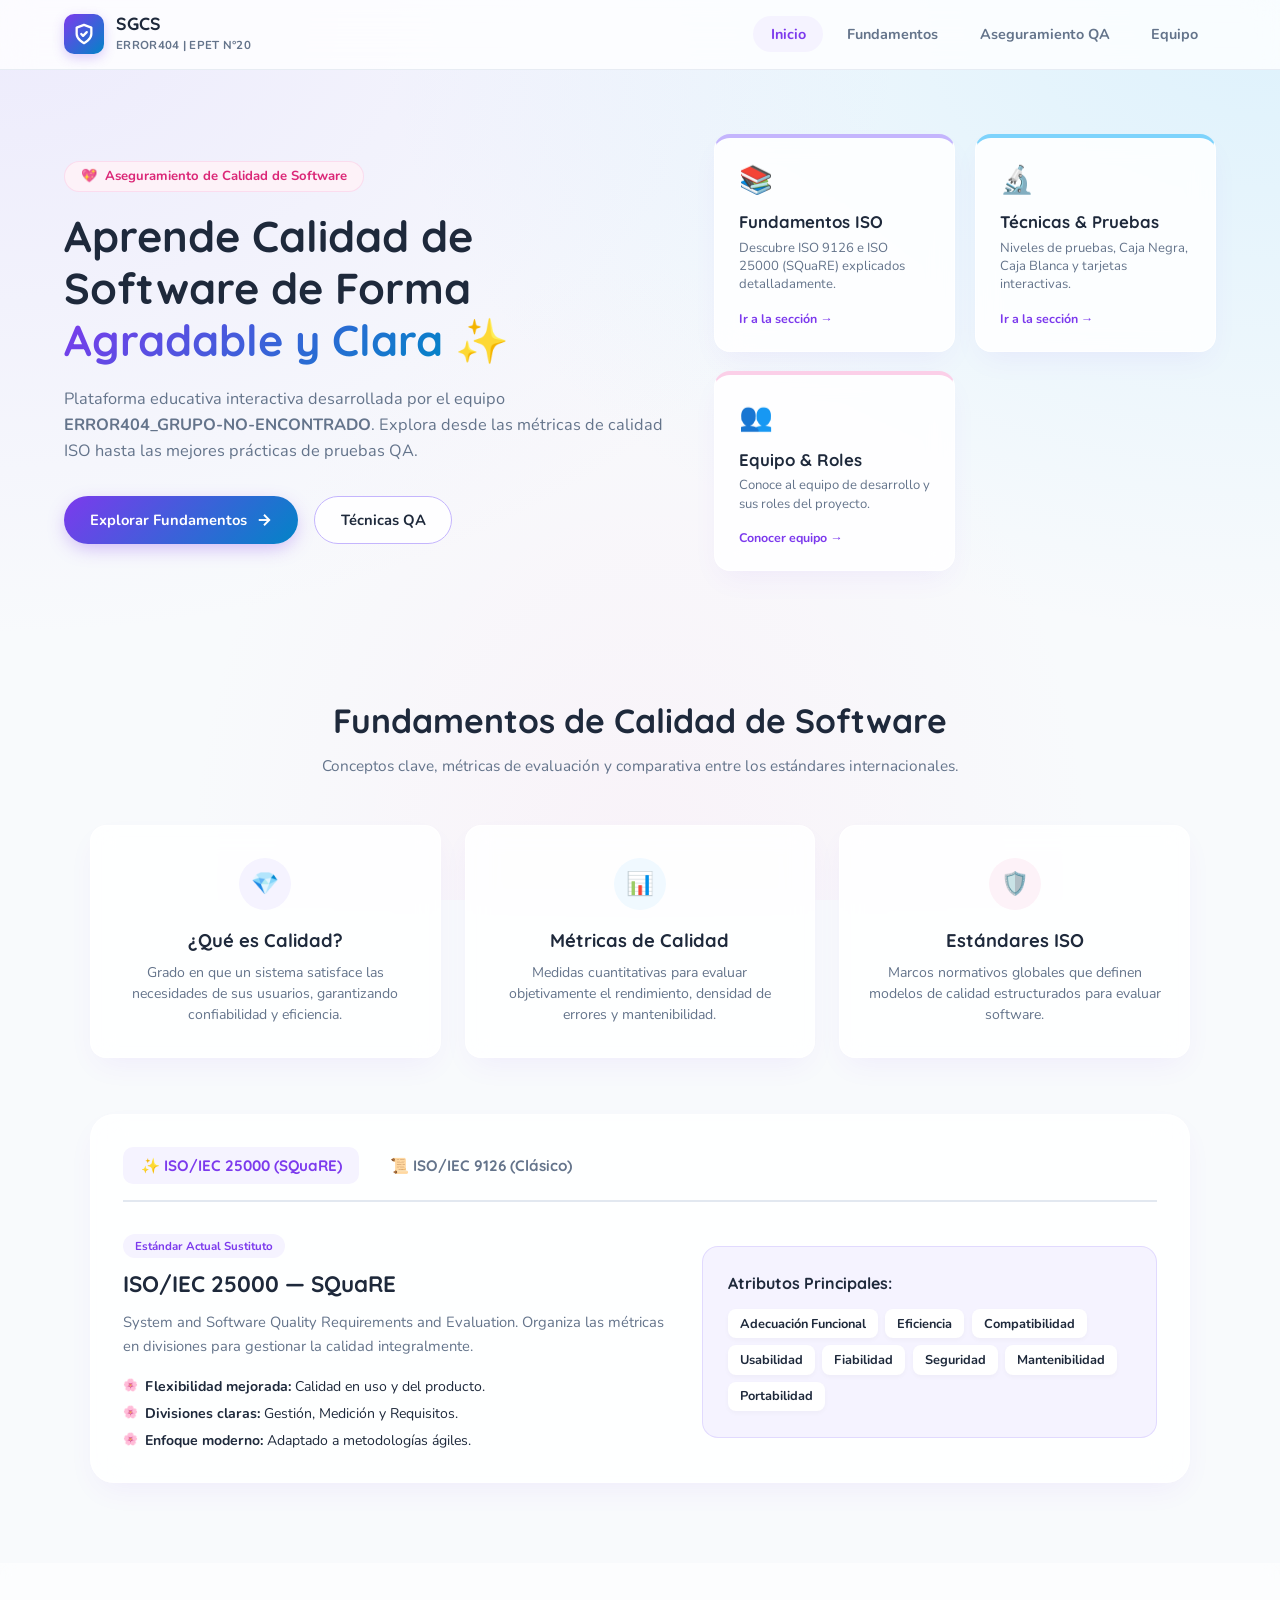
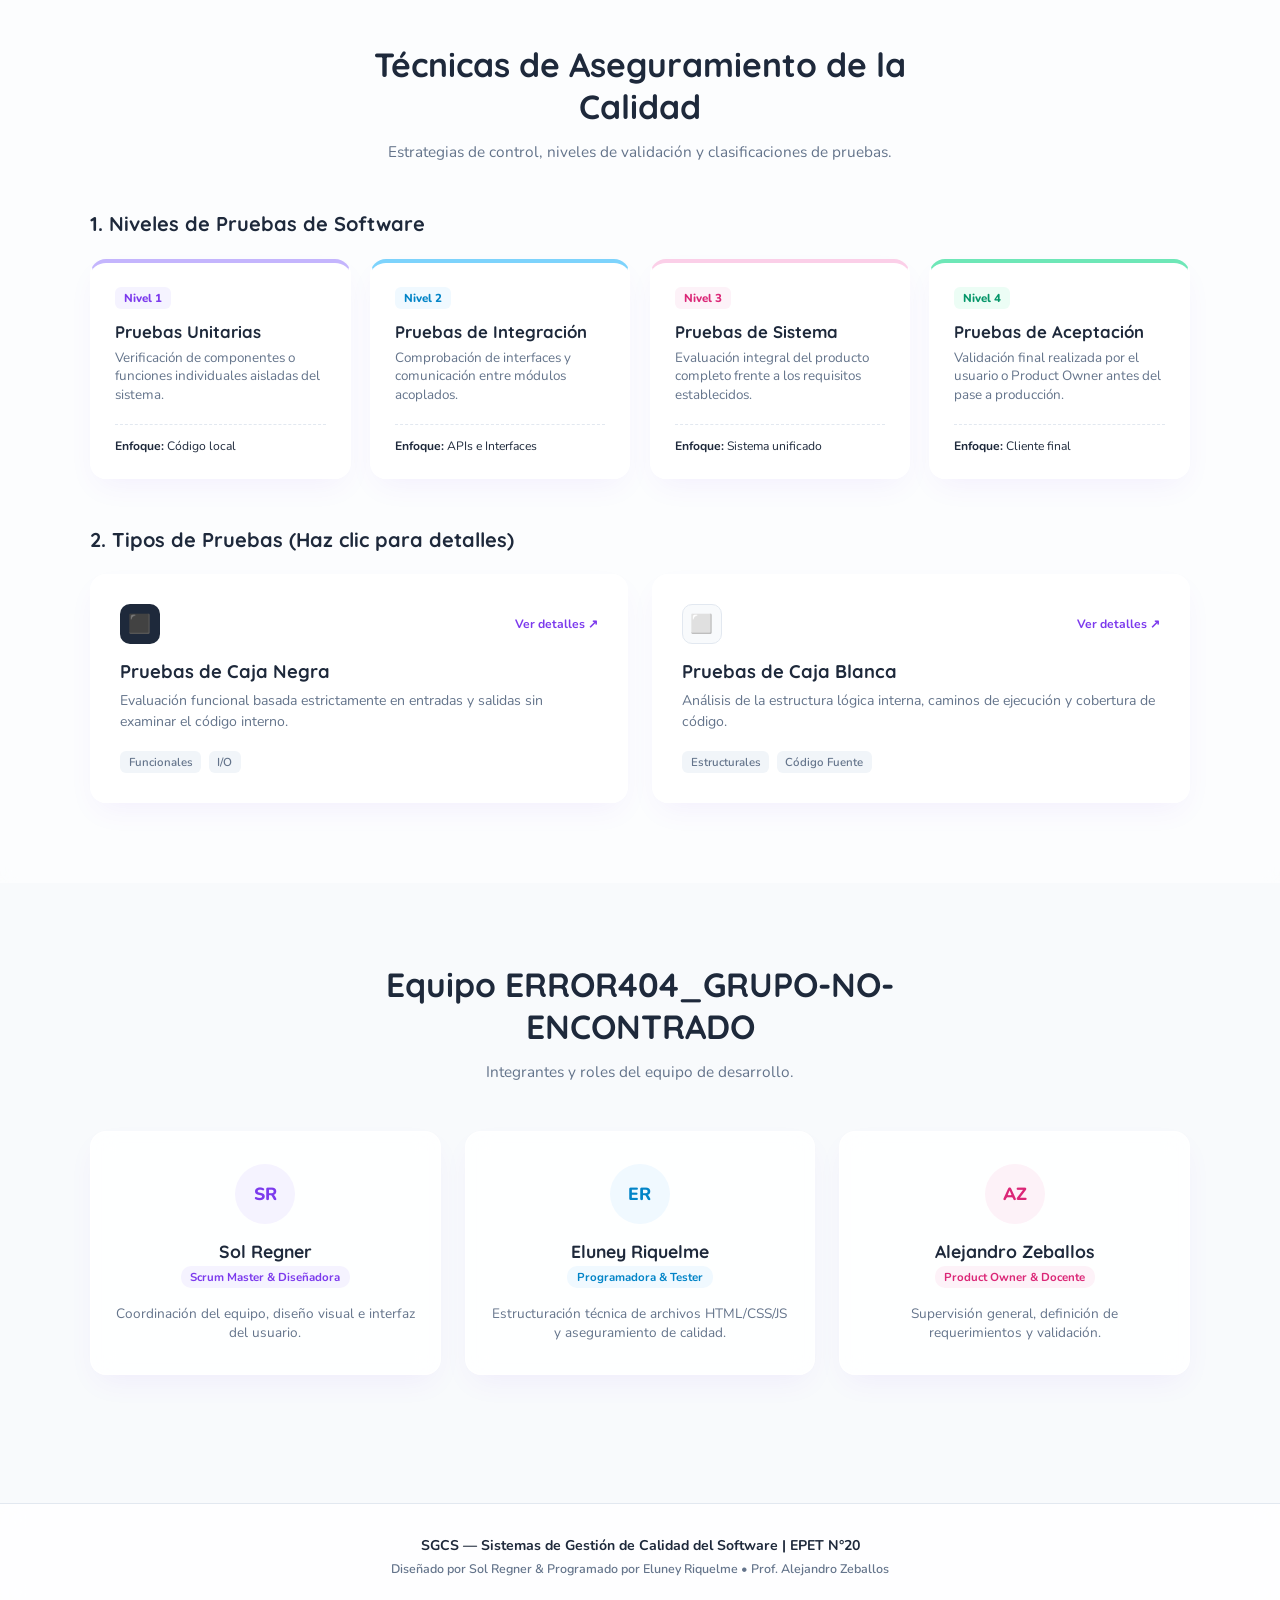
==== commit c8879877: "Add files via upload" ====
--- a/codigo/index.html
+++ b/codigo/index.html
@@ -95,15 +95,8 @@
           <a href="#equipo" class="nav-card card-pink">
             <div class="card-icon">👥</div>
             <h3>Equipo & Roles</h3>
-            <p>Sprint 1 • Scrum Master, Diseñador, Programador y Tester.</p>
+            <p>Conoce al equipo de desarrollo y sus roles del proyecto.</p>
             <span class="card-arrow">Conocer equipo →</span>
-          </a>
-
-          <a href="#sprint-info" class="nav-card card-mint">
-            <div class="card-icon">⚡</div>
-            <h3>Estado del Sprint</h3>
-            <p>Pila de trabajo activa con US-1, US-2 y US-3 completadas.</p>
-            <span class="card-arrow">Ver detalles →</span>
           </a>
         </div>
       </div>
@@ -112,9 +105,6 @@
     <section class="section-padding" id="fundamentos">
       <div class="section-container">
         <div class="section-header">
-          <div class="cute-tag font-tag-purple">
-            <span>📖 US-02</span>
-          </div>
           <h2 class="section-title">Fundamentos de Calidad de Software</h2>
           <p class="section-subtitle">
             Conceptos clave, métricas de evaluación y comparativa entre los estándares internacionales.
@@ -217,9 +207,6 @@
     <section class="section-padding section-alt" id="aseguramiento">
       <div class="section-container">
         <div class="section-header">
-          <div class="cute-tag font-tag-blue">
-            <span>🧪 US-03</span>
-          </div>
           <h2 class="section-title">Técnicas de Aseguramiento de la Calidad</h2>
           <p class="section-subtitle">
             Estrategias de control, niveles de validación y clasificaciones de pruebas.
@@ -299,12 +286,9 @@
     <section class="section-padding" id="equipo">
       <div class="section-container">
         <div class="section-header">
-          <div class="cute-tag font-tag-pink">
-            <span>👥 Sprint 1</span>
-          </div>
           <h2 class="section-title">Equipo ERROR404_GRUPO-NO-ENCONTRADO</h2>
           <p class="section-subtitle">
-            Integrantes, roles y seguimiento del Sprint 1 (08/09/2026 - 15/09/2026).
+            Integrantes y roles del equipo de desarrollo.
           </p>
         </div>
 
@@ -313,50 +297,21 @@
             <div class="avatar avatar-purple">SR</div>
             <h3>Sol Regner</h3>
             <span class="role-badge role-sm">Scrum Master & Diseñadora</span>
-            <p class="team-desc">Coordinación de la Pila, organización Kanban en GitHub y diseño visual.</p>
+            <p class="team-desc">Coordinación del equipo, diseño visual e interfaz del usuario.</p>
           </div>
 
           <div class="team-card">
             <div class="avatar avatar-blue">ER</div>
             <h3>Eluney Riquelme</h3>
             <span class="role-badge role-dev">Programadora & Tester</span>
-            <p class="team-desc">Estructuración técnica de archivos HTML/CSS/JS y casos de prueba QA.</p>
+            <p class="team-desc">Estructuración técnica de archivos HTML/CSS/JS y aseguramiento de calidad.</p>
           </div>
 
           <div class="team-card">
             <div class="avatar avatar-pink">AZ</div>
             <h3>Alejandro Zeballos</h3>
             <span class="role-badge role-po">Product Owner & Docente</span>
-            <p class="team-desc">Supervisión general, prioridades y validación de entregables.</p>
-          </div>
-        </div>
-
-        <div class="sprint-summary-box" id="sprint-info">
-          <h3>📌 Estado del Sprint 1</h3>
-          <div class="us-status-list">
-            <div class="us-status-item">
-              <span class="status-icon done">✓</span>
-              <div>
-                <strong>US-01: Página de Inicio e Introducción General</strong>
-                <p>Hero section, tarjetas de navegación y menú adaptativo completados.</p>
-              </div>
-            </div>
-
-            <div class="us-status-item">
-              <span class="status-icon done">✓</span>
-              <div>
-                <strong>US-02: Fundamentos de Calidad</strong>
-                <p>Métricas y pestañas comparativas ISO 9126 vs. ISO 25000 terminadas.</p>
-              </div>
-            </div>
-
-            <div class="us-status-item">
-              <span class="status-icon done">✓</span>
-              <div>
-                <strong>US-03: Técnicas de Aseguramiento</strong>
-                <p>Niveles y modales interactivos de caja negra y blanca listos.</p>
-              </div>
-            </div>
+            <p class="team-desc">Supervisión general, definición de requerimientos y validación.</p>
           </div>
         </div>
       </div>
@@ -409,7 +364,7 @@
 
   <footer class="main-footer">
     <div class="footer-container">
-      <p>SGCS — Sistemas de Gestión de Calidad del Software | EPET N°20 (2026)</p>
+      <p>SGCS — Sistemas de Gestión de Calidad del Software | EPET N°20</p>
       <p class="footer-subtext">Diseñado por Sol Regner & Programado por Eluney Riquelme • Prof. Alejandro Zeballos</p>
     </div>
   </footer>
